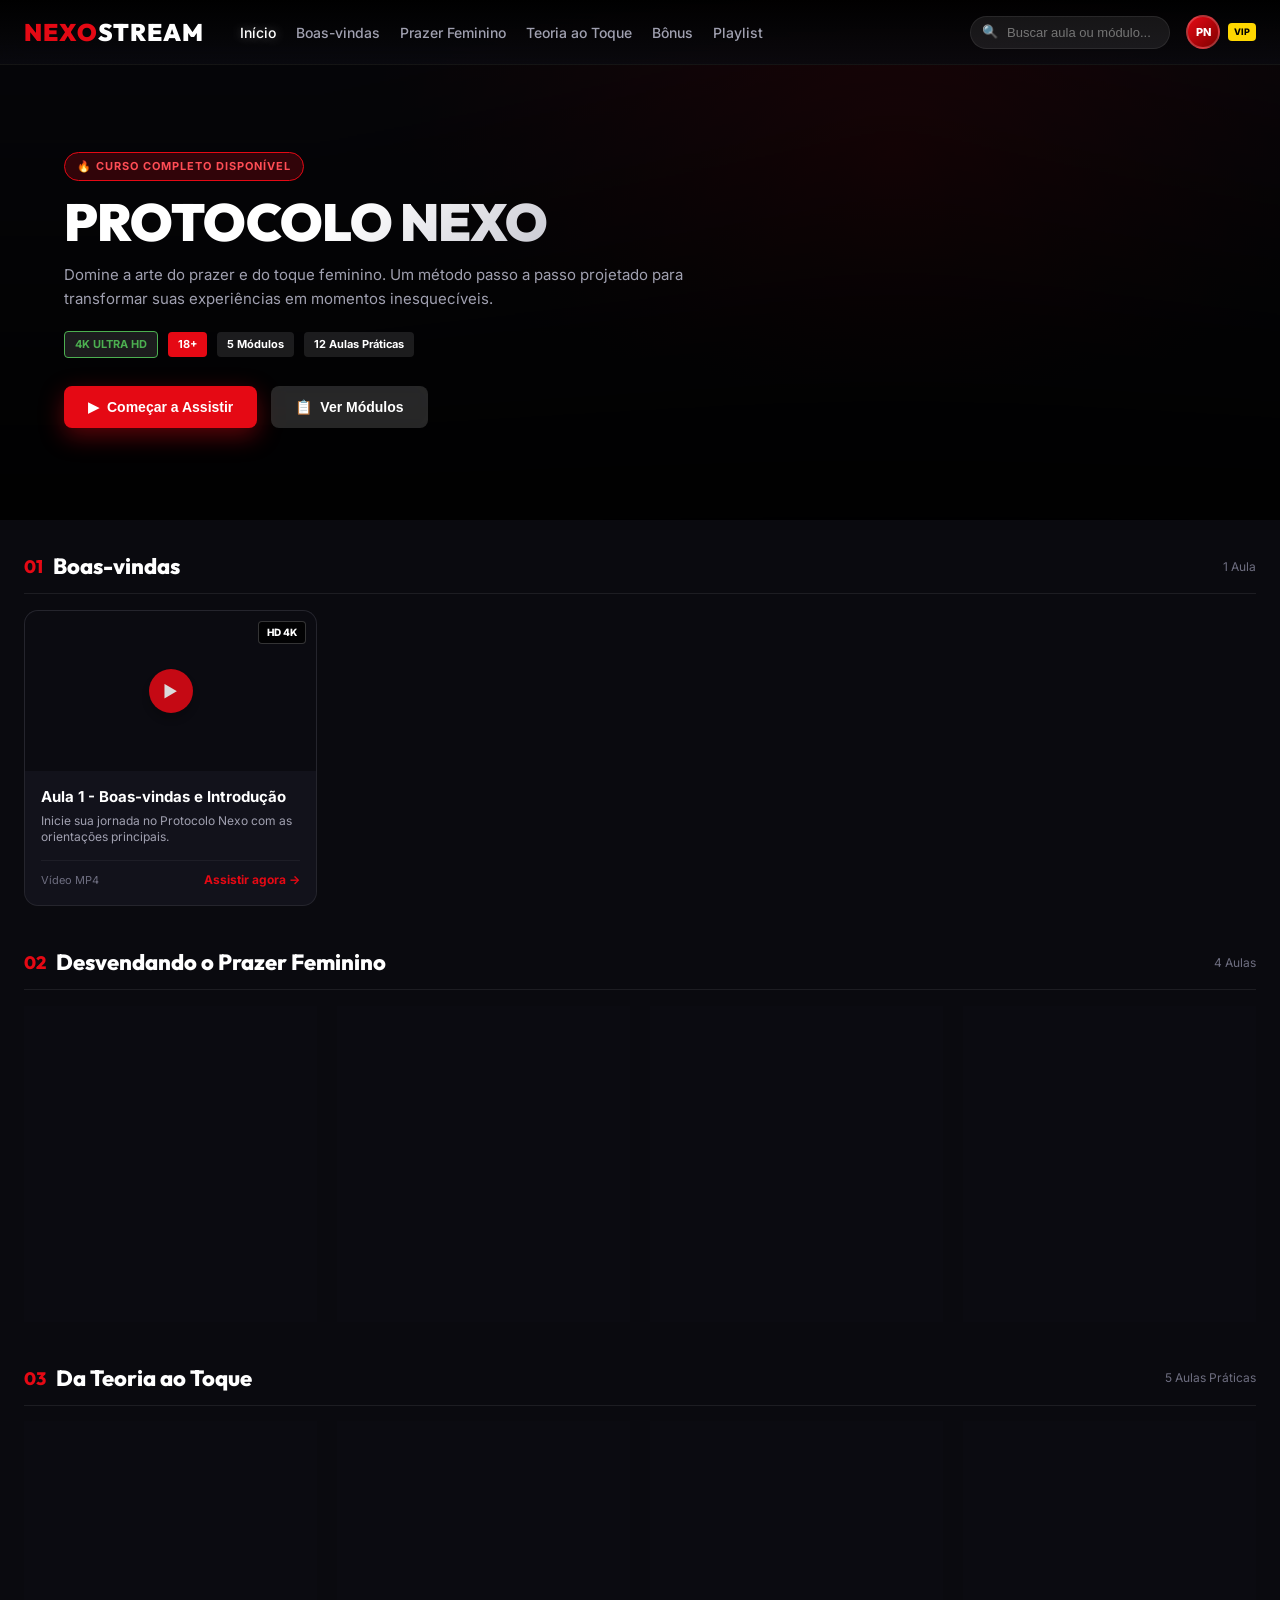
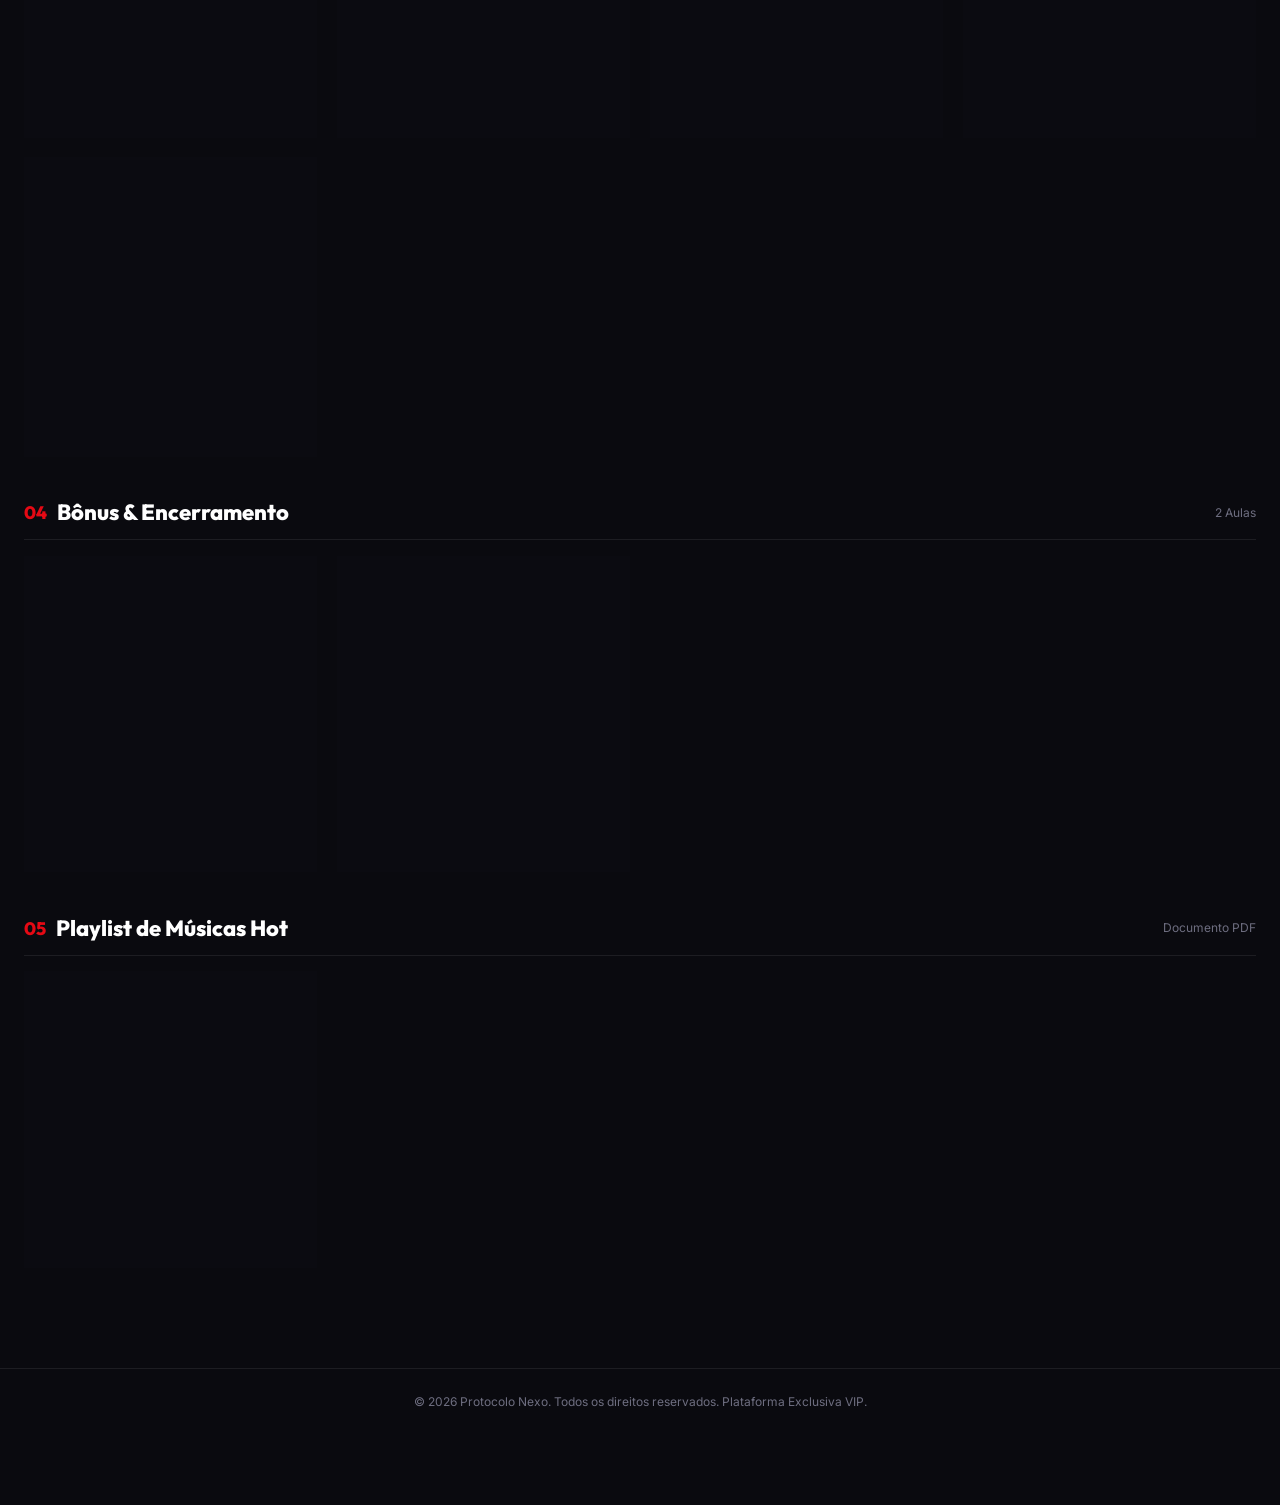
==== members/index.html @ f4329a4c "Add /members route with Protocolo Nexo page and root redirect" ====
<!DOCTYPE html>
<html lang="pt-BR">
<head>
    <meta charset="UTF-8">
    <meta name="viewport" content="width=device-width, initial-scale=1.0, maximum-scale=1.0, user-scalable=no">
    <title>Protocolo Nexo | Área de Membros Exclusiva</title>
    <meta name="description" content="Acesse todas as aulas do Protocolo Nexo com qualidade HD, controle de velocidade e conteúdo exclusivo.">
    <link rel="preconnect" href="https://fonts.googleapis.com">
    <link rel="preconnect" href="https://fonts.gstatic.com" crossorigin>
    <link href="https://fonts.googleapis.com/css2?family=Inter:wght@300;400;500;600;700;800;900&family=Outfit:wght@400;600;700;800;900&display=swap" rel="stylesheet">
    <link rel="stylesheet" href="nexo_style.css">
</head>
<body>
    <!-- Top Navbar -->
    <header class="navbar" id="navbar">
        <div class="nav-container">
            <div class="nav-left">
                <a href="#" class="logo">
                    <span class="logo-accent">NEXO</span>STREAM
                </a>
                <nav class="nav-links">
                    <a href="#hero" class="nav-item active">Início</a>
                    <a href="#mod-1" class="nav-item">Boas-vindas</a>
                    <a href="#mod-2" class="nav-item">Prazer Feminino</a>
                    <a href="#mod-3" class="nav-item">Teoria ao Toque</a>
                    <a href="#mod-4" class="nav-item">Bônus</a>
                    <a href="#mod-6" class="nav-item">Playlist</a>
                </nav>
            </div>
            <div class="nav-right">
                <div class="search-box">
                    <span class="search-icon">🔍</span>
                    <input type="text" id="searchInput" placeholder="Buscar aula ou módulo...">
                </div>
                <div class="user-profile">
                    <div class="avatar">PN</div>
                    <span class="user-badge">VIP</span>
                </div>
            </div>
        </div>
    </header>

    <!-- Hero Section -->
    <section class="hero-section" id="hero">
        <div class="hero-backdrop"></div>
        <div class="hero-content">
            <div class="hero-badge">🔥 CURSO COMPLETO DISPONÍVEL</div>
            <h1 class="hero-title">PROTOCOLO NEXO</h1>
            <p class="hero-description">
                Domine a arte do prazer e do toque feminino. Um método passo a passo projetado para transformar suas experiências em momentos inesquecíveis.
            </p>
            <div class="hero-meta">
                <span class="meta-tag hd">4K ULTRA HD</span>
                <span class="meta-tag rating">18+</span>
                <span class="meta-tag modules-count">5 Módulos</span>
                <span class="meta-tag duration">12 Aulas Práticas</span>
            </div>
            <div class="hero-buttons">
                <button class="btn btn-primary" onclick="playLesson('NEXO__01_Boas_Vindas__Aula_1.mp4', 'Aula 1 - Boas-vindas e Introdução', 'Módulo 1: Boas-vindas')">
                    <span class="btn-icon">▶</span> Começar a Assistir
                </button>
                <button class="btn btn-secondary" onclick="scrollToElement('mod-2')">
                    <span class="btn-icon">📋</span> Ver Módulos
                </button>
            </div>
        </div>
    </section>

    <!-- Main Content Container -->
    <main class="main-container">

        <!-- Módulo 1: Boas-vindas -->
        <section class="module-section" id="mod-1">
            <div class="module-header">
                <h2 class="module-title"><span class="mod-num">01</span> Boas-vindas</h2>
                <span class="module-count">1 Aula</span>
            </div>
            <div class="cards-grid">
                <div class="card" onclick="playLesson('NEXO__01_Boas_Vindas__Aula_1.mp4', 'Aula 1 - Boas-vindas e Introdução', 'Módulo 1: Boas-vindas')">
                    <div class="card-thumb" style="background-image: url('https://github.com/GuiGomes1/el-secreto-vsl/releases/download/v1.0.0/NEXO_COVER__cover_mod1_aula1.png');">
                        <div class="thumb-overlay">
                            <span class="play-btn-circle">▶</span>
                        </div>
                        <div class="card-badge">HD 4K</div>
                    </div>
                    <div class="card-info">
                        <h3 class="card-title">Aula 1 - Boas-vindas e Introdução</h3>
                        <p class="card-sub">Inicie sua jornada no Protocolo Nexo com as orientações principais.</p>
                        <div class="card-footer">
                            <span class="card-tag">Vídeo MP4</span>
                            <span class="card-action">Assistir agora →</span>
                        </div>
                    </div>
                </div>
            </div>
        </section>

        <!-- Módulo 2: Desvendando o Prazer Feminino -->
        <section class="module-section" id="mod-2">
            <div class="module-header">
                <h2 class="module-title"><span class="mod-num">02</span> Desvendando o Prazer Feminino</h2>
                <span class="module-count">4 Aulas</span>
            </div>
            <div class="cards-grid">
                <div class="card" onclick="playLesson('NEXO__02_Prazer_Feminino__Aula_1.mp4', 'Aula 1: Desvendando o Prazer Feminino', 'Módulo 2')">
                    <div class="card-thumb" style="background-image: url('https://github.com/GuiGomes1/el-secreto-vsl/releases/download/v1.0.0/NEXO_COVER__cover_mod2_aula1.png');">
                        <div class="thumb-overlay"><span class="play-btn-circle">▶</span></div>
                        <div class="card-badge">PRÁTICA</div>
                    </div>
                    <div class="card-info">
                        <h3 class="card-title">Aula 1 - Os Fundamentos do Prazer</h3>
                        <p class="card-sub">Entenda a anatomia e os estímulos essenciais.</p>
                        <div class="card-footer"><span class="card-tag">Vídeo MP4</span><span class="card-action">Assistir →</span></div>
                    </div>
                </div>

                <div class="card" onclick="playLesson('NEXO__02_Prazer_Feminino__Aula_2.mp4', 'Aula 2: Desvendando o Prazer Feminino', 'Módulo 2')">
                    <div class="card-thumb" style="background-image: url('https://github.com/GuiGomes1/el-secreto-vsl/releases/download/v1.0.0/NEXO_COVER__cover_mod2_aula2.png');">
                        <div class="thumb-overlay"><span class="play-btn-circle">▶</span></div>
                        <div class="card-badge">PRÁTICA</div>
                    </div>
                    <div class="card-info">
                        <h3 class="card-title">Aula 2 - Zonas de Alta Sensibilidade</h3>
                        <p class="card-sub">Como identificar os pontos chave de resposta tátil.</p>
                        <div class="card-footer"><span class="card-tag">Vídeo MP4</span><span class="card-action">Assistir →</span></div>
                    </div>
                </div>

                <div class="card" onclick="playLesson('NEXO__02_Prazer_Feminino__Aula_3.mp4', 'Aula 3: Desvendando o Prazer Feminino', 'Módulo 2')">
                    <div class="card-thumb" style="background-image: url('https://github.com/GuiGomes1/el-secreto-vsl/releases/download/v1.0.0/NEXO_COVER__cover_mod2_aula3.png');">
                        <div class="thumb-overlay"><span class="play-btn-circle">▶</span></div>
                        <div class="card-badge">PRÁTICA</div>
                    </div>
                    <div class="card-info">
                        <h3 class="card-title">Aula 3 - Conexão Psicológica e Emocional</h3>
                        <p class="card-sub">O papel do desejo mental na intensificação do prazer.</p>
                        <div class="card-footer"><span class="card-tag">Vídeo MP4</span><span class="card-action">Assistir →</span></div>
                    </div>
                </div>

                <div class="card" onclick="playLesson('NEXO__02_Prazer_Feminino__Aula_4.mp4', 'Aula 4: Desvendando o Prazer Feminino', 'Módulo 2')">
                    <div class="card-thumb" style="background-image: url('https://github.com/GuiGomes1/el-secreto-vsl/releases/download/v1.0.0/NEXO_COVER__cover_mod2_aula4.png');">
                        <div class="thumb-overlay"><span class="play-btn-circle">▶</span></div>
                        <div class="card-badge">PRÁTICA</div>
                    </div>
                    <div class="card-info">
                        <h3 class="card-title">Aula 4 - Ritmo e Progressão</h3>
                        <p class="card-sub">Manutenção da tensão e elevação contínua.</p>
                        <div class="card-footer"><span class="card-tag">Vídeo MP4</span><span class="card-action">Assistir →</span></div>
                    </div>
                </div>
            </div>
        </section>

        <!-- Módulo 3: Da Teoria ao Toque -->
        <section class="module-section" id="mod-3">
            <div class="module-header">
                <h2 class="module-title"><span class="mod-num">03</span> Da Teoria ao Toque</h2>
                <span class="module-count">5 Aulas Práticas</span>
            </div>
            <div class="cards-grid">
                <div class="card" onclick="playLesson('NEXO__03_Teoria_ao_Toque__Aula_1.mp4', 'Aula 1: Da Teoria ao Toque', 'Módulo 3')">
                    <div class="card-thumb" style="background-image: url('https://github.com/GuiGomes1/el-secreto-vsl/releases/download/v1.0.0/NEXO_COVER__cover_mod3_aula1.png');">
                        <div class="thumb-overlay"><span class="play-btn-circle">▶</span></div>
                        <div class="card-badge">MASTERCLASS</div>
                    </div>
                    <div class="card-info">
                        <h3 class="card-title">Aula 1 - Técnicas de Toque Inicial</h3>
                        <p class="card-sub">Movimentos de aquecimento e sintonização.</p>
                        <div class="card-footer"><span class="card-tag">Vídeo MP4</span><span class="card-action">Assistir →</span></div>
                    </div>
                </div>

                <div class="card" onclick="playLesson('NEXO__03_Teoria_ao_Toque__Aula_2.mp4', 'Aula 2: Da Teoria ao Toque', 'Módulo 3')">
                    <div class="card-thumb" style="background-image: url('https://github.com/GuiGomes1/el-secreto-vsl/releases/download/v1.0.0/NEXO_COVER__cover_mod3_aula2.png');">
                        <div class="thumb-overlay"><span class="play-btn-circle">▶</span></div>
                        <div class="card-badge">MASTERCLASS</div>
                    </div>
                    <div class="card-info">
                        <h3 class="card-title">Aula 2 - Pressão e Variação Tátil</h3>
                        <p class="card-sub">Como alternar a intensidade de forma fluida.</p>
                        <div class="card-footer"><span class="card-tag">Vídeo MP4</span><span class="card-action">Assistir →</span></div>
                    </div>
                </div>

                <div class="card" onclick="playLesson('NEXO__03_Teoria_ao_Toque__Aula_3.mp4', 'Aula 3: Da Teoria ao Toque', 'Módulo 3')">
                    <div class="card-thumb" style="background-image: url('https://github.com/GuiGomes1/el-secreto-vsl/releases/download/v1.0.0/NEXO_COVER__cover_mod3_aula3.png');">
                        <div class="thumb-overlay"><span class="play-btn-circle">▶</span></div>
                        <div class="card-badge">MASTERCLASS 4K</div>
                    </div>
                    <div class="card-info">
                        <h3 class="card-title">Aula 3 - Sequência de Estimulação Completa</h3>
                        <p class="card-sub">Passo a passo demonstrativo detalhado.</p>
                        <div class="card-footer"><span class="card-tag">Vídeo MP4</span><span class="card-action">Assistir →</span></div>
                    </div>
                </div>

                <div class="card" onclick="playLesson('NEXO__03_Teoria_ao_Toque__Aula_4.mp4', 'Aula 4: Da Teoria ao Toque', 'Módulo 3')">
                    <div class="card-thumb" style="background-image: url('https://github.com/GuiGomes1/el-secreto-vsl/releases/download/v1.0.0/NEXO_COVER__cover_mod3_aula4.png');">
                        <div class="thumb-overlay"><span class="play-btn-circle">▶</span></div>
                        <div class="card-badge">AVANÇADO</div>
                    </div>
                    <div class="card-info">
                        <h3 class="card-title">Aula 4 - Onde e Como Manter o Clímax</h3>
                        <p class="card-sub">Consolidação e prolongamento das sensações.</p>
                        <div class="card-footer"><span class="card-tag">Vídeo MP4</span><span class="card-action">Assistir →</span></div>
                    </div>
                </div>

                <div class="card" onclick="playLesson('NEXO__03_Teoria_ao_Toque__Aula_5.mp4', 'Aula 5: Da Teoria ao Toque', 'Módulo 3')">
                    <div class="card-thumb" style="background-image: url('https://github.com/GuiGomes1/el-secreto-vsl/releases/download/v1.0.0/NEXO_COVER__cover_mod3_aula5.png');">
                        <div class="thumb-overlay"><span class="play-btn-circle">▶</span></div>
                        <div class="card-badge">MASTERCLASS</div>
                    </div>
                    <div class="card-info">
                        <h3 class="card-title">Aula 5 - Finalização e Pós-Sensação</h3>
                        <p class="card-sub">O toque pós-clímax e relaxamento profundo.</p>
                        <div class="card-footer"><span class="card-tag">Vídeo MP4</span><span class="card-action">Assistir →</span></div>
                    </div>
                </div>
            </div>
        </section>

        <!-- Módulo 4 & 5: Bônus e Encerramento -->
        <section class="module-section" id="mod-4">
            <div class="module-header">
                <h2 class="module-title"><span class="mod-num">04</span> Bônus & Encerramento</h2>
                <span class="module-count">2 Aulas</span>
            </div>
            <div class="cards-grid">
                <div class="card" onclick="playLesson('NEXO__04_Bonus__Aula_1.mp4', 'Aula 1: Bônus Exclusivo', 'Módulo 4: Bônus')">
                    <div class="card-thumb" style="background-image: url('https://github.com/GuiGomes1/el-secreto-vsl/releases/download/v1.0.0/NEXO_COVER__cover_mod4_bonus.png');">
                        <div class="thumb-overlay"><span class="play-btn-circle">▶</span></div>
                        <div class="card-badge gold">BÔNUS VIP</div>
                    </div>
                    <div class="card-info">
                        <h3 class="card-title">Bônus Exclusivo - Segredos Complementares</h3>
                        <p class="card-sub">Técnicas especiais para alavancar seus resultados.</p>
                        <div class="card-footer"><span class="card-tag gold-tag">Conteúdo VIP</span><span class="card-action">Assistir →</span></div>
                    </div>
                </div>

                <div class="card" onclick="playLesson('NEXO__05_Encerramento__Aula_1.mp4', 'Aula 1: Encerramento do Curso', 'Módulo 5: Encerramento')">
                    <div class="card-thumb" style="background-image: url('https://github.com/GuiGomes1/el-secreto-vsl/releases/download/v1.0.0/NEXO_COVER__cover_mod5_encerramento.png');">
                        <div class="thumb-overlay"><span class="play-btn-circle">▶</span></div>
                        <div class="card-badge">FINAL</div>
                    </div>
                    <div class="card-info">
                        <h3 class="card-title">Aula de Encerramento e Próximos Passos</h3>
                        <p class="card-sub">Considerações finais e guia de aplicação diária.</p>
                        <div class="card-footer"><span class="card-tag">Vídeo MP4</span><span class="card-action">Assistir →</span></div>
                    </div>
                </div>
            </div>
        </section>

        <!-- Módulo 6: Playlist de Músicas Hot -->
        <section class="module-section" id="mod-6">
            <div class="module-header">
                <h2 class="module-title"><span class="mod-num">05</span> Playlist de Músicas Hot</h2>
                <span class="module-count">Documento PDF</span>
            </div>
            <div class="cards-grid">
                <div class="card" onclick="openDoc('NEXO__06_Playlist__Musicas_Hot.pdf', 'Playlist de Músicas Hot')">
                    <div class="card-thumb" style="background-image: url('https://github.com/GuiGomes1/el-secreto-vsl/releases/download/v1.0.0/NEXO_COVER__cover_mod6_playlist.png');">
                        <div class="thumb-overlay"><span class="play-btn-circle">📄</span></div>
                        <div class="card-badge pdf-badge">PDF</div>
                    </div>
                    <div class="card-info">
                        <h3 class="card-title">Playlist de Músicas Hot (PDF)</h3>
                        <p class="card-sub">Seleção de faixas e ambientes sonoros para o clima perfeito.</p>
                        <div class="card-footer"><span class="card-tag">Arquivo PDF</span><span class="card-action">Abrir Documento →</span></div>
                    </div>
                </div>
            </div>
        </section>

    </main>

    <!-- Mobile Bottom Navigation Bar -->
    <nav class="mobile-bottom-nav">
        <a href="#hero" class="mobile-nav-item active" onclick="setActiveMobileNav(this)">
            <span class="mobile-nav-icon">🏠</span>
            <span class="mobile-nav-label">Início</span>
        </a>
        <a href="#mod-2" class="mobile-nav-item" onclick="setActiveMobileNav(this)">
            <span class="mobile-nav-icon">🔥</span>
            <span class="mobile-nav-label">Prazer</span>
        </a>
        <a href="#mod-3" class="mobile-nav-item" onclick="setActiveMobileNav(this)">
            <span class="mobile-nav-icon">⚡</span>
            <span class="mobile-nav-label">Prática</span>
        </a>
        <a href="#mod-4" class="mobile-nav-item" onclick="setActiveMobileNav(this)">
            <span class="mobile-nav-icon">🎁</span>
            <span class="mobile-nav-label">Bônus</span>
        </a>
        <a href="#mod-6" class="mobile-nav-item" onclick="setActiveMobileNav(this)">
            <span class="mobile-nav-icon">🎵</span>
            <span class="mobile-nav-label">Playlist</span>
        </a>
    </nav>

    <!-- Video Modal Player -->
    <div class="modal-overlay" id="videoModal">
        <div class="modal-content">
            <button class="modal-close" onclick="closeVideoModal()">✕</button>
            <div class="modal-header">
                <div>
                    <span class="modal-module-tag" id="modalModTag">Módulo 1</span>
                    <h2 class="modal-video-title" id="modalVideoTitle">Aula 1</h2>
                </div>
            </div>
            <div class="video-player-container">
                <video id="mainPlayer" controls controlsList="nodownload" playsinline preload="metadata">
                    <source id="videoSource" src="" type="video/mp4">
                    Seu navegador não suporta a reprodução deste vídeo.
                </video>
            </div>
            <div class="player-controls-bar">
                <div class="speed-controls">
                    <span class="speed-label">Velocidade:</span>
                    <div class="speed-scroll-wrapper">
                        <button class="speed-btn active" onclick="setSpeed(1.0, this)">1.0x</button>
                        <button class="speed-btn" onclick="setSpeed(1.25, this)">1.25x</button>
                        <button class="speed-btn" onclick="setSpeed(1.5, this)">1.5x</button>
                        <button class="speed-btn" onclick="setSpeed(2.0, this)">2.0x</button>
                        <button class="speed-btn" onclick="setSpeed(3.0, this)">3.0x 🔥</button>
                    </div>
                </div>
                <div class="nav-episode-btns">
                    <button class="ep-btn" id="prevEpBtn" onclick="prevEpisode()">← Anterior</button>
                    <button class="ep-btn" id="nextEpBtn" onclick="nextEpisode()">Próxima →</button>
                </div>
            </div>
        </div>
    </div>

    <!-- Footer -->
    <footer class="footer">
        <div class="footer-container">
            <p>© 2026 Protocolo Nexo. Todos os direitos reservados. Plataforma Exclusiva VIP.</p>
        </div>
    </footer>

    <script src="nexo_script.js"></script>
</body>
</html>
---- members/nexo_style.css ----
/* ==========================================================
   Protocolo Nexo - Ultra Premium Design System (Netflix Style)
   Full Responsive & Mobile First Enhanced
   ========================================================== */

:root {
    --bg-main: #0a0a0f;
    --bg-card: rgba(22, 22, 32, 0.75);
    --bg-card-hover: rgba(32, 32, 48, 0.95);
    --accent-red: #E50914;
    --accent-red-hover: #ff121d;
    --accent-gold: #FFD700;
    --text-primary: #ffffff;
    --text-secondary: #a0a0b0;
    --text-muted: #6e6e80;
    --border-color: rgba(255, 255, 255, 0.08);
    --glass-bg: rgba(15, 15, 22, 0.85);
    --radius-sm: 8px;
    --radius-md: 14px;
    --radius-lg: 20px;
    --shadow-main: 0 12px 40px rgba(0, 0, 0, 0.6);
    --transition: all 0.3s cubic-bezier(0.25, 0.8, 0.25, 1);
}

* {
    margin: 0;
    padding: 0;
    box-sizing: border-box;
    -webkit-tap-highlight-color: transparent;
}

body {
    font-family: 'Inter', -apple-system, BlinkMacSystemFont, sans-serif;
    background-color: var(--bg-main);
    color: var(--text-primary);
    line-height: 1.5;
    overflow-x: hidden;
    min-height: 100vh;
    padding-bottom: 70px; /* space for mobile bottom nav */
}

/* Scrollbar customization */
::-webkit-scrollbar {
    width: 6px;
    height: 6px;
}
::-webkit-scrollbar-track {
    background: #0a0a0f;
}
::-webkit-scrollbar-thumb {
    background: #2a2a3a;
    border-radius: 4px;
}

/* ==========================================================
   Top Navbar
   ========================================================== */
.navbar {
    position: fixed;
    top: 0;
    left: 0;
    width: 100%;
    z-index: 1000;
    background: linear-gradient(180deg, rgba(0,0,0,0.95) 0%, rgba(10,10,15,0.85) 100%);
    backdrop-filter: blur(16px);
    border-bottom: 1px solid var(--border-color);
    transition: var(--transition);
}

.nav-container {
    max-width: 1400px;
    margin: 0 auto;
    padding: 14px 24px;
    display: flex;
    align-items: center;
    justify-content: space-between;
}

.nav-left {
    display: flex;
    align-items: center;
    gap: 36px;
}

.logo {
    font-family: 'Outfit', sans-serif;
    font-size: 24px;
    font-weight: 900;
    color: #fff;
    text-decoration: none;
    letter-spacing: 1px;
}

.logo-accent {
    color: var(--accent-red);
}

.nav-links {
    display: flex;
    align-items: center;
    gap: 20px;
}

.nav-item {
    color: var(--text-secondary);
    text-decoration: none;
    font-size: 14px;
    font-weight: 500;
    transition: var(--transition);
}

.nav-item:hover, .nav-item.active {
    color: #fff;
    text-shadow: 0 0 12px rgba(255, 255, 255, 0.4);
}

.nav-right {
    display: flex;
    align-items: center;
    gap: 16px;
}

.search-box {
    position: relative;
    display: flex;
    align-items: center;
}

.search-icon {
    position: absolute;
    left: 12px;
    font-size: 13px;
    color: var(--text-muted);
}

.search-box input {
    background: rgba(255, 255, 255, 0.08);
    border: 1px solid var(--border-color);
    border-radius: 20px;
    padding: 8px 16px 8px 36px;
    color: #fff;
    font-size: 13px;
    outline: none;
    width: 200px;
    transition: var(--transition);
}

.search-box input:focus {
    width: 240px;
    border-color: var(--accent-red);
    background: rgba(255, 255, 255, 0.14);
}

.user-profile {
    display: flex;
    align-items: center;
    gap: 8px;
}

.avatar {
    width: 34px;
    height: 34px;
    border-radius: 50%;
    background: linear-gradient(135deg, var(--accent-red), #800000);
    display: flex;
    align-items: center;
    justify-content: center;
    font-weight: 800;
    font-size: 11px;
    border: 2px solid rgba(255, 255, 255, 0.2);
}

.user-badge {
    background: var(--accent-gold);
    color: #000;
    font-size: 9px;
    font-weight: 800;
    padding: 2px 6px;
    border-radius: 4px;
}

/* ==========================================================
   Hero Section
   ========================================================== */
.hero-section {
    position: relative;
    min-height: 520px;
    display: flex;
    align-items: center;
    padding: 100px 5% 40px 5%;
    margin-bottom: 30px;
    overflow: hidden;
}

.hero-backdrop {
    position: absolute;
    inset: 0;
    background: linear-gradient(180deg, rgba(10,10,15,0.4) 0%, rgba(10,10,15,0.95) 100%),
                radial-gradient(circle at 70% 30%, rgba(229, 9, 20, 0.25) 0%, transparent 60%),
                url('https://images.converteai.net/a30937b9-5a3c-4cd5-bff6-7f6144148fd2/players/6a2d91cc0385dad0b7192a3f/cover.jpg') center/cover no-repeat;
    filter: brightness(0.7) contrast(1.1);
    z-index: 1;
}

.hero-content {
    position: relative;
    z-index: 2;
    max-width: 680px;
}

.hero-badge {
    display: inline-block;
    background: rgba(229, 9, 20, 0.2);
    border: 1px solid var(--accent-red);
    color: #ff4d55;
    font-size: 11px;
    font-weight: 700;
    padding: 5px 12px;
    border-radius: 20px;
    margin-bottom: 14px;
    letter-spacing: 1px;
}

.hero-title {
    font-family: 'Outfit', sans-serif;
    font-size: 52px;
    font-weight: 900;
    line-height: 1.05;
    letter-spacing: -1px;
    margin-bottom: 14px;
    background: linear-gradient(135deg, #ffffff 40%, #a0a0b0 100%);
    -webkit-background-clip: text;
    -webkit-text-fill-color: transparent;
}

.hero-description {
    font-size: 15px;
    color: var(--text-secondary);
    margin-bottom: 20px;
    line-height: 1.6;
}

.hero-meta {
    display: flex;
    align-items: center;
    flex-wrap: wrap;
    gap: 10px;
    margin-bottom: 28px;
}

.meta-tag {
    font-size: 11px;
    font-weight: 700;
    padding: 4px 10px;
    border-radius: 4px;
    background: rgba(255, 255, 255, 0.1);
    color: var(--text-primary);
}

.meta-tag.hd {
    border: 1px solid #4CAF50;
    color: #4CAF50;
}

.meta-tag.rating {
    background: #E50914;
    color: #fff;
}

.hero-buttons {
    display: flex;
    align-items: center;
    flex-wrap: wrap;
    gap: 14px;
}

.btn {
    display: inline-flex;
    align-items: center;
    justify-content: center;
    gap: 8px;
    font-size: 14px;
    font-weight: 700;
    padding: 13px 24px;
    border-radius: var(--radius-sm);
    border: none;
    cursor: pointer;
    transition: var(--transition);
    text-decoration: none;
}

.btn-primary {
    background: var(--accent-red);
    color: #fff;
    box-shadow: 0 8px 24px rgba(229, 9, 20, 0.4);
}

.btn-primary:active, .btn-primary:hover {
    background: var(--accent-red-hover);
    transform: translateY(-2px);
}

.btn-secondary {
    background: rgba(255, 255, 255, 0.15);
    color: #fff;
    backdrop-filter: blur(10px);
}

/* ==========================================================
   Main Content & Module Sections
   ========================================================== */
.main-container {
    max-width: 1400px;
    margin: 0 auto;
    padding: 0 24px 60px 24px;
}

.module-section {
    margin-bottom: 40px;
}

.module-header {
    display: flex;
    align-items: center;
    justify-content: space-between;
    margin-bottom: 16px;
    padding-bottom: 10px;
    border-bottom: 1px solid var(--border-color);
}

.module-title {
    font-family: 'Outfit', sans-serif;
    font-size: 22px;
    font-weight: 800;
    display: flex;
    align-items: center;
    gap: 10px;
}

.mod-num {
    color: var(--accent-red);
    font-size: 18px;
}

.module-count {
    font-size: 12px;
    color: var(--text-muted);
}

/* Cards Grid */
.cards-grid {
    display: grid;
    grid-template-columns: repeat(auto-fill, minmax(260px, 1fr));
    gap: 20px;
}

.card {
    background: var(--bg-card);
    border: 1px solid var(--border-color);
    border-radius: var(--radius-md);
    overflow: hidden;
    cursor: pointer;
    transition: var(--transition);
    position: relative;
    backdrop-filter: blur(10px);
    display: flex;
    flex-direction: column;
}

.card:active, .card:hover {
    transform: translateY(-4px);
    border-color: rgba(229, 9, 20, 0.5);
    background: var(--bg-card-hover);
    box-shadow: 0 12px 30px rgba(0, 0, 0, 0.7);
}

.card-thumb {
    height: 160px;
    background: linear-gradient(135deg, #1f1f2e, #0d0d14);
    position: relative;
    display: flex;
    align-items: center;
    justify-content: center;
    background-size: cover;
    background-position: center;
}

.card-badge {
    position: absolute;
    top: 10px;
    right: 10px;
    background: rgba(0, 0, 0, 0.8);
    border: 1px solid rgba(255, 255, 255, 0.2);
    color: #fff;
    font-size: 10px;
    font-weight: 800;
    padding: 3px 8px;
    border-radius: 4px;
}

.card-badge.gold {
    background: var(--accent-gold);
    color: #000;
    border: none;
}

.thumb-overlay {
    position: absolute;
    inset: 0;
    background: rgba(0, 0, 0, 0.4);
    display: flex;
    align-items: center;
    justify-content: center;
    opacity: 0.85;
    transition: var(--transition);
}

.play-btn-circle {
    width: 44px;
    height: 44px;
    border-radius: 50%;
    background: var(--accent-red);
    color: #fff;
    display: flex;
    align-items: center;
    justify-content: center;
    font-size: 16px;
    box-shadow: 0 6px 18px rgba(0,0,0,0.5);
}

.card-info {
    padding: 16px;
    display: flex;
    flex-direction: column;
    flex-grow: 1;
    justify-content: space-between;
}

.card-title {
    font-size: 15px;
    font-weight: 700;
    margin-bottom: 6px;
    line-height: 1.3;
}

.card-sub {
    font-size: 12px;
    color: var(--text-secondary);
    margin-bottom: 14px;
    line-height: 1.4;
}

.card-footer {
    display: flex;
    align-items: center;
    justify-content: space-between;
    margin-top: auto;
    padding-top: 10px;
    border-top: 1px solid rgba(255, 255, 255, 0.05);
}

.card-tag {
    font-size: 11px;
    color: var(--text-muted);
}

.card-action {
    font-size: 12px;
    color: var(--accent-red);
    font-weight: 700;
}

/* ==========================================================
   Mobile Bottom Navigation Bar
   ========================================================== */
.mobile-bottom-nav {
    display: none;
    position: fixed;
    bottom: 0;
    left: 0;
    width: 100%;
    height: 60px;
    background: rgba(10, 10, 15, 0.95);
    backdrop-filter: blur(20px);
    border-top: 1px solid var(--border-color);
    z-index: 1500;
    justify-content: space-around;
    align-items: center;
}

.mobile-nav-item {
    display: flex;
    flex-direction: column;
    align-items: center;
    justify-content: center;
    color: var(--text-muted);
    text-decoration: none;
    font-size: 10px;
    font-weight: 600;
    gap: 2px;
    transition: var(--transition);
}

.mobile-nav-icon {
    font-size: 18px;
}

.mobile-nav-item.active, .mobile-nav-item:active {
    color: var(--accent-red);
}

/* ==========================================================
   Modals (Video Player & Lightbox)
   ========================================================== */
.modal-overlay {
    position: fixed;
    inset: 0;
    background: rgba(0, 0, 0, 0.92);
    backdrop-filter: blur(16px);
    z-index: 2000;
    display: none;
    align-items: center;
    justify-content: center;
    padding: 16px;
    animation: fadeIn 0.3s ease;
}

.modal-overlay.active {
    display: flex;
}

.modal-content {
    background: #14141d;
    border: 1px solid var(--border-color);
    border-radius: var(--radius-lg);
    width: 100%;
    max-width: 900px;
    position: relative;
    overflow: hidden;
    box-shadow: var(--shadow-main);
    display: flex;
    flex-direction: column;
}

.modal-close {
    position: absolute;
    top: 12px;
    right: 16px;
    background: rgba(255, 255, 255, 0.15);
    border: none;
    color: #fff;
    font-size: 16px;
    width: 32px;
    height: 32px;
    border-radius: 50%;
    cursor: pointer;
    z-index: 10;
    display: flex;
    align-items: center;
    justify-content: center;
}

.modal-header {
    padding: 16px 20px;
    border-bottom: 1px solid var(--border-color);
}

.modal-module-tag {
    font-size: 11px;
    color: var(--accent-red);
    font-weight: 700;
}

.modal-video-title {
    font-size: 18px;
    font-weight: 800;
}

.video-player-container {
    width: 100%;
    background: #000;
    position: relative;
    aspect-ratio: 16 / 9;
}

.video-player-container video {
    width: 100%;
    height: 100%;
    outline: none;
}

.player-controls-bar {
    padding: 14px 20px;
    background: #0d0d14;
    display: flex;
    align-items: center;
    justify-content: space-between;
    gap: 12px;
    flex-wrap: wrap;
}

.speed-controls {
    display: flex;
    align-items: center;
    gap: 8px;
}

.speed-scroll-wrapper {
    display: flex;
    gap: 6px;
    overflow-x: auto;
    padding-bottom: 2px;
}

.speed-label {
    font-size: 12px;
    color: var(--text-muted);
}

.speed-btn {
    background: rgba(255, 255, 255, 0.08);
    border: 1px solid var(--border-color);
    color: #fff;
    font-size: 11px;
    font-weight: 700;
    padding: 5px 10px;
    border-radius: 6px;
    cursor: pointer;
    white-space: nowrap;
}

.speed-btn.active {
    background: var(--accent-red);
    border-color: var(--accent-red);
}

.nav-episode-btns {
    display: flex;
    gap: 8px;
}

.ep-btn {
    background: rgba(255, 255, 255, 0.1);
    border: none;
    color: #fff;
    font-size: 12px;
    font-weight: 600;
    padding: 8px 14px;
    border-radius: 6px;
    cursor: pointer;
}

.img-modal-content {
    max-width: 700px;
    padding: 20px;
}

.image-viewer-container {
    max-height: 65vh;
    overflow-y: auto;
    margin: 14px 0;
    border-radius: var(--radius-md);
    background: #000;
}

.image-viewer-container img {
    width: 100%;
    height: auto;
    display: block;
}

.footer {
    border-top: 1px solid var(--border-color);
    padding: 24px;
    text-align: center;
    color: var(--text-muted);
    font-size: 12px;
}

/* ==========================================================
   Media Queries (Tablets & Mobile Smartphones)
   ========================================================== */
@media (max-width: 768px) {
    .nav-links { display: none; }
    
    .nav-container {
        padding: 12px 16px;
    }

    .search-box input {
        width: 140px;
    }

    .search-box input:focus {
        width: 180px;
    }

    .hero-section {
        min-height: 440px;
        padding: 85px 16px 30px 16px;
    }

    .hero-title {
        font-size: 36px;
    }

    .hero-description {
        font-size: 14px;
    }

    .hero-buttons {
        flex-direction: column;
        align-items: stretch;
    }

    .btn {
        width: 100%;
    }

    .main-container {
        padding: 0 16px 80px 16px;
    }

    .cards-grid {
        grid-template-columns: 1fr;
        gap: 16px;
    }

    .mobile-bottom-nav {
        display: flex;
    }

    .player-controls-bar {
        flex-direction: column;
        align-items: stretch;
    }

    .speed-controls {
        justify-content: space-between;
        width: 100%;
    }

    .nav-episode-btns {
        width: 100%;
        justify-content: space-between;
    }

    .ep-btn {
        flex: 1;
        text-align: center;
    }
}

@media (max-width: 480px) {
    .logo {
        font-size: 20px;
    }

    .user-badge {
        display: none;
    }

    .hero-title {
        font-size: 30px;
    }

    .module-title {
        font-size: 19px;
    }

    .card-thumb {
        height: 170px;
    }

    .modal-overlay {
        padding: 8px;
    }

    .modal-content {
        border-radius: var(--radius-md);
    }
}
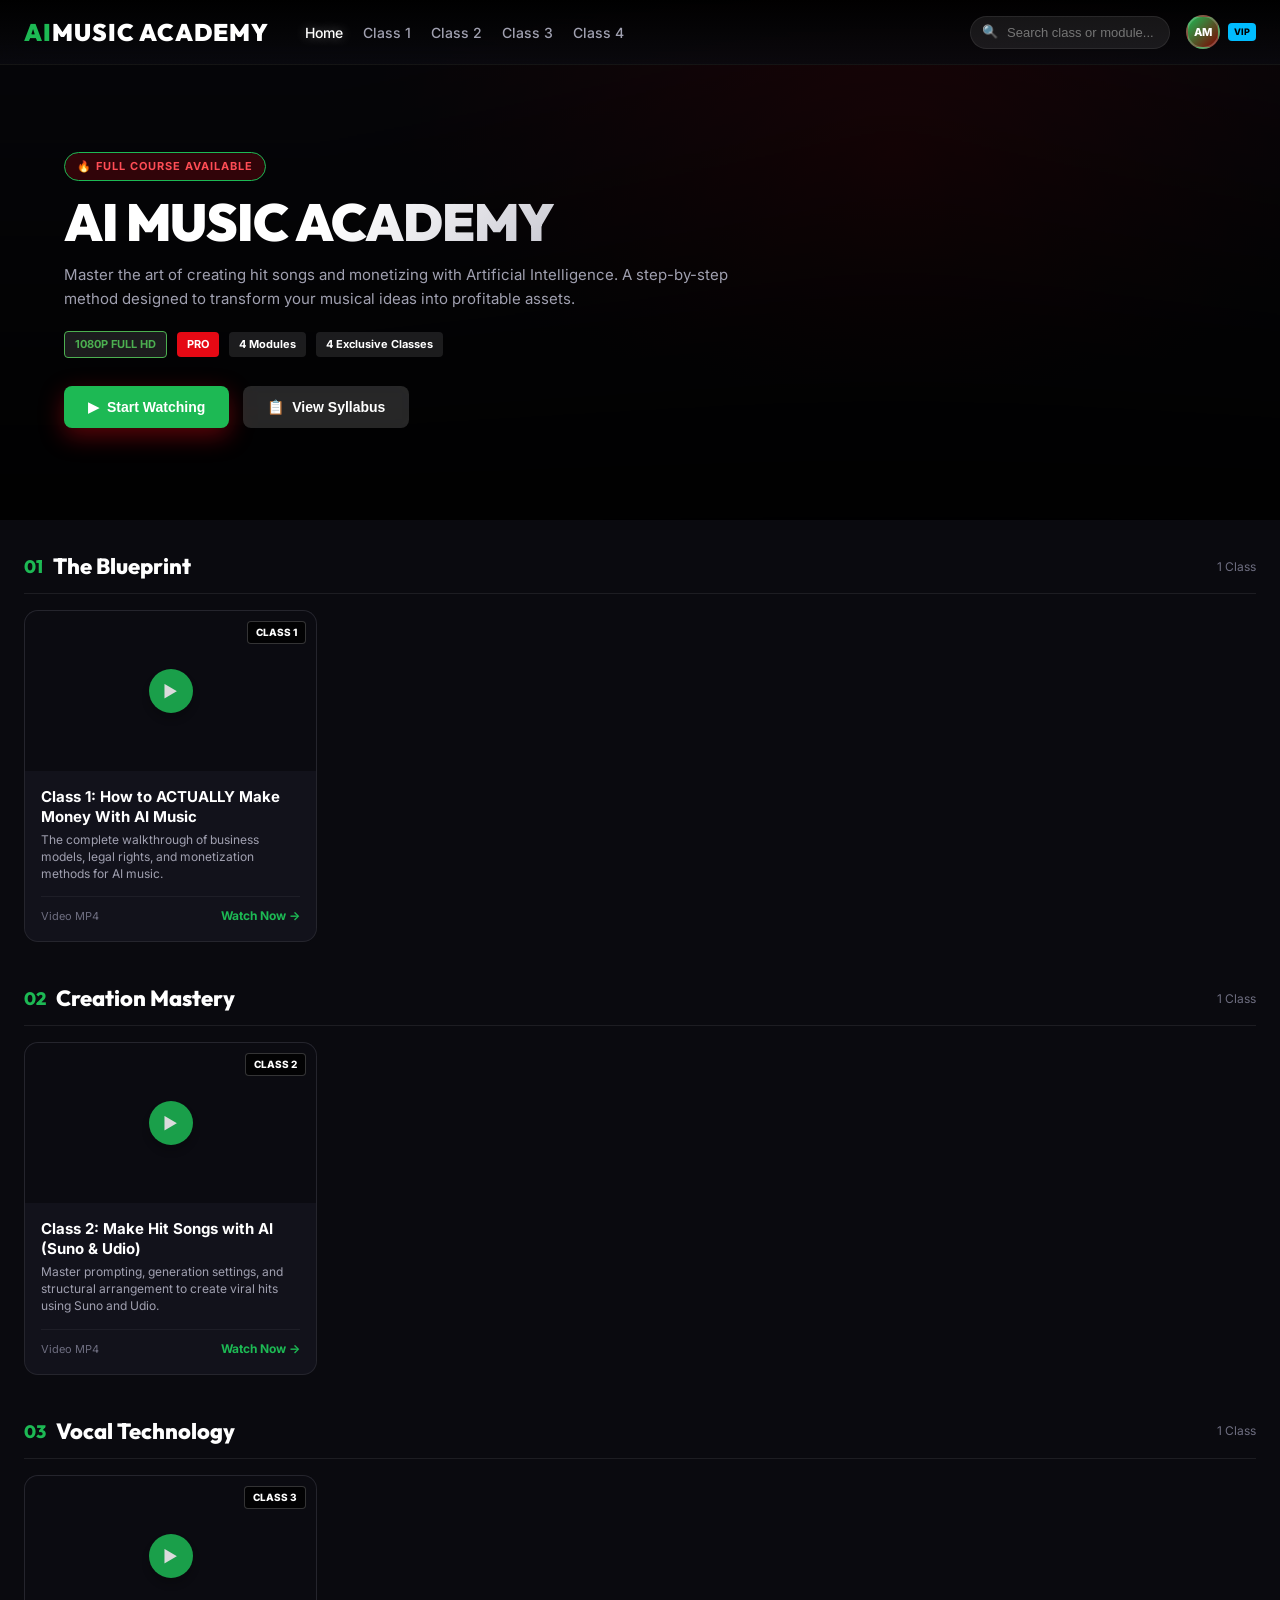
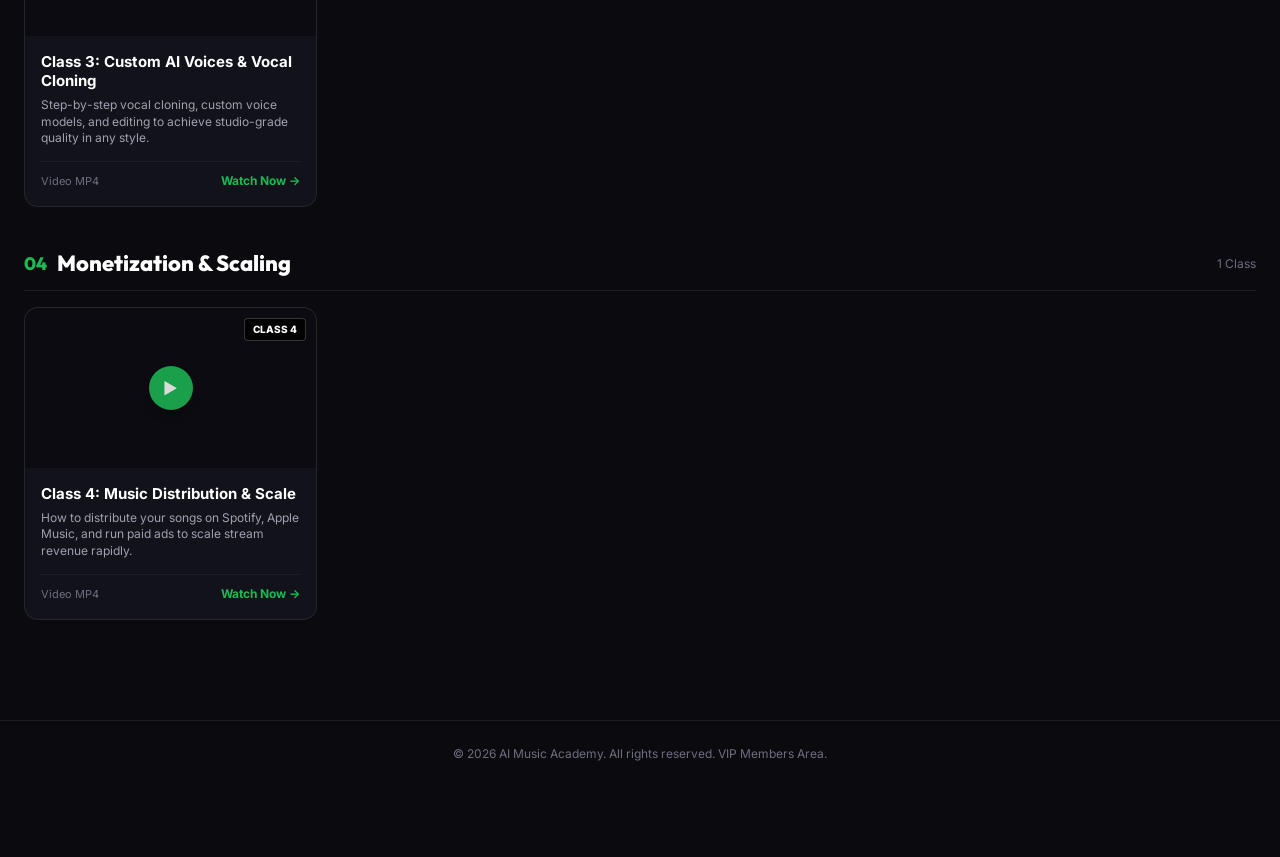
==== commit 793788b7: "update members area to AI Music Academy in English" ====
--- a/members/index.html
+++ b/members/index.html
@@ -1,10 +1,10 @@
 <!DOCTYPE html>
-<html lang="pt-BR">
+<html lang="en">
 <head>
     <meta charset="UTF-8">
     <meta name="viewport" content="width=device-width, initial-scale=1.0, maximum-scale=1.0, user-scalable=no">
-    <title>Protocolo Nexo | Área de Membros Exclusiva</title>
-    <meta name="description" content="Acesse todas as aulas do Protocolo Nexo com qualidade HD, controle de velocidade e conteúdo exclusivo.">
+    <title>AI Music Academy | Premium Members Area</title>
+    <meta name="description" content="Access all courses of the AI Music Academy with HD playback quality, speed controller, and exclusive tutorials.">
     <link rel="preconnect" href="https://fonts.googleapis.com">
     <link rel="preconnect" href="https://fonts.gstatic.com" crossorigin>
     <link href="https://fonts.googleapis.com/css2?family=Inter:wght@300;400;500;600;700;800;900&family=Outfit:wght@400;600;700;800;900&display=swap" rel="stylesheet">
@@ -16,24 +16,23 @@
         <div class="nav-container">
             <div class="nav-left">
                 <a href="#" class="logo">
-                    <span class="logo-accent">NEXO</span>STREAM
+                    <span class="logo-accent">AI</span>MUSIC ACADEMY
                 </a>
                 <nav class="nav-links">
-                    <a href="#hero" class="nav-item active">Início</a>
-                    <a href="#mod-1" class="nav-item">Boas-vindas</a>
-                    <a href="#mod-2" class="nav-item">Prazer Feminino</a>
-                    <a href="#mod-3" class="nav-item">Teoria ao Toque</a>
-                    <a href="#mod-4" class="nav-item">Bônus</a>
-                    <a href="#mod-6" class="nav-item">Playlist</a>
+                    <a href="#hero" class="nav-item active">Home</a>
+                    <a href="#mod-1" class="nav-item">Class 1</a>
+                    <a href="#mod-2" class="nav-item">Class 2</a>
+                    <a href="#mod-3" class="nav-item">Class 3</a>
+                    <a href="#mod-4" class="nav-item">Class 4</a>
                 </nav>
             </div>
             <div class="nav-right">
                 <div class="search-box">
                     <span class="search-icon">🔍</span>
-                    <input type="text" id="searchInput" placeholder="Buscar aula ou módulo...">
+                    <input type="text" id="searchInput" placeholder="Search class or module...">
                 </div>
                 <div class="user-profile">
-                    <div class="avatar">PN</div>
+                    <div class="avatar">AM</div>
                     <span class="user-badge">VIP</span>
                 </div>
             </div>
@@ -44,23 +43,23 @@
     <section class="hero-section" id="hero">
         <div class="hero-backdrop"></div>
         <div class="hero-content">
-            <div class="hero-badge">🔥 CURSO COMPLETO DISPONÍVEL</div>
-            <h1 class="hero-title">PROTOCOLO NEXO</h1>
+            <div class="hero-badge">🔥 FULL COURSE AVAILABLE</div>
+            <h1 class="hero-title">AI MUSIC ACADEMY</h1>
             <p class="hero-description">
-                Domine a arte do prazer e do toque feminino. Um método passo a passo projetado para transformar suas experiências em momentos inesquecíveis.
+                Master the art of creating hit songs and monetizing with Artificial Intelligence. A step-by-step method designed to transform your musical ideas into profitable assets.
             </p>
             <div class="hero-meta">
-                <span class="meta-tag hd">4K ULTRA HD</span>
-                <span class="meta-tag rating">18+</span>
-                <span class="meta-tag modules-count">5 Módulos</span>
-                <span class="meta-tag duration">12 Aulas Práticas</span>
+                <span class="meta-tag hd">1080P FULL HD</span>
+                <span class="meta-tag rating">PRO</span>
+                <span class="meta-tag modules-count">4 Modules</span>
+                <span class="meta-tag duration">4 Exclusive Classes</span>
             </div>
             <div class="hero-buttons">
-                <button class="btn btn-primary" onclick="playLesson('NEXO__01_Boas_Vindas__Aula_1.mp4', 'Aula 1 - Boas-vindas e Introdução', 'Módulo 1: Boas-vindas')">
-                    <span class="btn-icon">▶</span> Começar a Assistir
+                <button class="btn btn-primary" onclick="playLesson('class_1_ai_music.mp4', 'Class 1: How to ACTUALLY Make Money With AI Music', 'Module 1: The Blueprint')">
+                    <span class="btn-icon">▶</span> Start Watching
                 </button>
-                <button class="btn btn-secondary" onclick="scrollToElement('mod-2')">
-                    <span class="btn-icon">📋</span> Ver Módulos
+                <button class="btn btn-secondary" onclick="scrollToElement('mod-1')">
+                    <span class="btn-icon">📋</span> View Syllabus
                 </button>
             </div>
         </div>
@@ -69,207 +68,105 @@
     <!-- Main Content Container -->
     <main class="main-container">
 
-        <!-- Módulo 1: Boas-vindas -->
+        <!-- Module 1: The Blueprint -->
         <section class="module-section" id="mod-1">
             <div class="module-header">
-                <h2 class="module-title"><span class="mod-num">01</span> Boas-vindas</h2>
-                <span class="module-count">1 Aula</span>
-            </div>
-            <div class="cards-grid">
-                <div class="card" onclick="playLesson('NEXO__01_Boas_Vindas__Aula_1.mp4', 'Aula 1 - Boas-vindas e Introdução', 'Módulo 1: Boas-vindas')">
-                    <div class="card-thumb" style="background-image: url('https://github.com/GuiGomes1/el-secreto-vsl/releases/download/v1.0.0/NEXO_COVER__cover_mod1_aula1.png');">
-                        <div class="thumb-overlay">
-                            <span class="play-btn-circle">▶</span>
-                        </div>
-                        <div class="card-badge">HD 4K</div>
-                    </div>
-                    <div class="card-info">
-                        <h3 class="card-title">Aula 1 - Boas-vindas e Introdução</h3>
-                        <p class="card-sub">Inicie sua jornada no Protocolo Nexo com as orientações principais.</p>
-                        <div class="card-footer">
-                            <span class="card-tag">Vídeo MP4</span>
-                            <span class="card-action">Assistir agora →</span>
-                        </div>
-                    </div>
-                </div>
-            </div>
-        </section>
-
-        <!-- Módulo 2: Desvendando o Prazer Feminino -->
+                <h2 class="module-title"><span class="mod-num">01</span> The Blueprint</h2>
+                <span class="module-count">1 Class</span>
+            </div>
+            <div class="cards-grid">
+                <div class="card" onclick="playLesson('class_1_ai_music.mp4', 'Class 1: How to ACTUALLY Make Money With AI Music', 'Module 1: The Blueprint')">
+                    <div class="card-thumb" style="background-image: url('https://img.youtube.com/vi/SoRcXqD5gUc/0.jpg');">
+                        <div class="thumb-overlay">
+                            <span class="play-btn-circle">▶</span>
+                        </div>
+                        <div class="card-badge">CLASS 1</div>
+                    </div>
+                    <div class="card-info">
+                        <h3 class="card-title">Class 1: How to ACTUALLY Make Money With AI Music</h3>
+                        <p class="card-sub">The complete walkthrough of business models, legal rights, and monetization methods for AI music.</p>
+                        <div class="card-footer">
+                            <span class="card-tag">Video MP4</span>
+                            <span class="card-action">Watch Now →</span>
+                        </div>
+                    </div>
+                </div>
+            </div>
+        </section>
+
+        <!-- Module 2: Creation Mastery -->
         <section class="module-section" id="mod-2">
             <div class="module-header">
-                <h2 class="module-title"><span class="mod-num">02</span> Desvendando o Prazer Feminino</h2>
-                <span class="module-count">4 Aulas</span>
-            </div>
-            <div class="cards-grid">
-                <div class="card" onclick="playLesson('NEXO__02_Prazer_Feminino__Aula_1.mp4', 'Aula 1: Desvendando o Prazer Feminino', 'Módulo 2')">
-                    <div class="card-thumb" style="background-image: url('https://github.com/GuiGomes1/el-secreto-vsl/releases/download/v1.0.0/NEXO_COVER__cover_mod2_aula1.png');">
-                        <div class="thumb-overlay"><span class="play-btn-circle">▶</span></div>
-                        <div class="card-badge">PRÁTICA</div>
-                    </div>
-                    <div class="card-info">
-                        <h3 class="card-title">Aula 1 - Os Fundamentos do Prazer</h3>
-                        <p class="card-sub">Entenda a anatomia e os estímulos essenciais.</p>
-                        <div class="card-footer"><span class="card-tag">Vídeo MP4</span><span class="card-action">Assistir →</span></div>
-                    </div>
-                </div>
-
-                <div class="card" onclick="playLesson('NEXO__02_Prazer_Feminino__Aula_2.mp4', 'Aula 2: Desvendando o Prazer Feminino', 'Módulo 2')">
-                    <div class="card-thumb" style="background-image: url('https://github.com/GuiGomes1/el-secreto-vsl/releases/download/v1.0.0/NEXO_COVER__cover_mod2_aula2.png');">
-                        <div class="thumb-overlay"><span class="play-btn-circle">▶</span></div>
-                        <div class="card-badge">PRÁTICA</div>
-                    </div>
-                    <div class="card-info">
-                        <h3 class="card-title">Aula 2 - Zonas de Alta Sensibilidade</h3>
-                        <p class="card-sub">Como identificar os pontos chave de resposta tátil.</p>
-                        <div class="card-footer"><span class="card-tag">Vídeo MP4</span><span class="card-action">Assistir →</span></div>
-                    </div>
-                </div>
-
-                <div class="card" onclick="playLesson('NEXO__02_Prazer_Feminino__Aula_3.mp4', 'Aula 3: Desvendando o Prazer Feminino', 'Módulo 2')">
-                    <div class="card-thumb" style="background-image: url('https://github.com/GuiGomes1/el-secreto-vsl/releases/download/v1.0.0/NEXO_COVER__cover_mod2_aula3.png');">
-                        <div class="thumb-overlay"><span class="play-btn-circle">▶</span></div>
-                        <div class="card-badge">PRÁTICA</div>
-                    </div>
-                    <div class="card-info">
-                        <h3 class="card-title">Aula 3 - Conexão Psicológica e Emocional</h3>
-                        <p class="card-sub">O papel do desejo mental na intensificação do prazer.</p>
-                        <div class="card-footer"><span class="card-tag">Vídeo MP4</span><span class="card-action">Assistir →</span></div>
-                    </div>
-                </div>
-
-                <div class="card" onclick="playLesson('NEXO__02_Prazer_Feminino__Aula_4.mp4', 'Aula 4: Desvendando o Prazer Feminino', 'Módulo 2')">
-                    <div class="card-thumb" style="background-image: url('https://github.com/GuiGomes1/el-secreto-vsl/releases/download/v1.0.0/NEXO_COVER__cover_mod2_aula4.png');">
-                        <div class="thumb-overlay"><span class="play-btn-circle">▶</span></div>
-                        <div class="card-badge">PRÁTICA</div>
-                    </div>
-                    <div class="card-info">
-                        <h3 class="card-title">Aula 4 - Ritmo e Progressão</h3>
-                        <p class="card-sub">Manutenção da tensão e elevação contínua.</p>
-                        <div class="card-footer"><span class="card-tag">Vídeo MP4</span><span class="card-action">Assistir →</span></div>
-                    </div>
-                </div>
-            </div>
-        </section>
-
-        <!-- Módulo 3: Da Teoria ao Toque -->
+                <h2 class="module-title"><span class="mod-num">02</span> Creation Mastery</h2>
+                <span class="module-count">1 Class</span>
+            </div>
+            <div class="cards-grid">
+                <div class="card" onclick="playLesson('class_2_make_songs.mp4', 'Class 2: Make Hit Songs with AI (Suno & Udio)', 'Module 2: Creation Mastery')">
+                    <div class="card-thumb" style="background-image: url('https://img.youtube.com/vi/K41bM9Pm_jA/0.jpg');">
+                        <div class="thumb-overlay">
+                            <span class="play-btn-circle">▶</span>
+                        </div>
+                        <div class="card-badge">CLASS 2</div>
+                    </div>
+                    <div class="card-info">
+                        <h3 class="card-title">Class 2: Make Hit Songs with AI (Suno & Udio)</h3>
+                        <p class="card-sub">Master prompting, generation settings, and structural arrangement to create viral hits using Suno and Udio.</p>
+                        <div class="card-footer">
+                            <span class="card-tag">Video MP4</span>
+                            <span class="card-action">Watch Now →</span>
+                        </div>
+                    </div>
+                </div>
+            </div>
+        </section>
+
+        <!-- Module 3: Vocal Technology -->
         <section class="module-section" id="mod-3">
             <div class="module-header">
-                <h2 class="module-title"><span class="mod-num">03</span> Da Teoria ao Toque</h2>
-                <span class="module-count">5 Aulas Práticas</span>
-            </div>
-            <div class="cards-grid">
-                <div class="card" onclick="playLesson('NEXO__03_Teoria_ao_Toque__Aula_1.mp4', 'Aula 1: Da Teoria ao Toque', 'Módulo 3')">
-                    <div class="card-thumb" style="background-image: url('https://github.com/GuiGomes1/el-secreto-vsl/releases/download/v1.0.0/NEXO_COVER__cover_mod3_aula1.png');">
-                        <div class="thumb-overlay"><span class="play-btn-circle">▶</span></div>
-                        <div class="card-badge">MASTERCLASS</div>
-                    </div>
-                    <div class="card-info">
-                        <h3 class="card-title">Aula 1 - Técnicas de Toque Inicial</h3>
-                        <p class="card-sub">Movimentos de aquecimento e sintonização.</p>
-                        <div class="card-footer"><span class="card-tag">Vídeo MP4</span><span class="card-action">Assistir →</span></div>
-                    </div>
-                </div>
-
-                <div class="card" onclick="playLesson('NEXO__03_Teoria_ao_Toque__Aula_2.mp4', 'Aula 2: Da Teoria ao Toque', 'Módulo 3')">
-                    <div class="card-thumb" style="background-image: url('https://github.com/GuiGomes1/el-secreto-vsl/releases/download/v1.0.0/NEXO_COVER__cover_mod3_aula2.png');">
-                        <div class="thumb-overlay"><span class="play-btn-circle">▶</span></div>
-                        <div class="card-badge">MASTERCLASS</div>
-                    </div>
-                    <div class="card-info">
-                        <h3 class="card-title">Aula 2 - Pressão e Variação Tátil</h3>
-                        <p class="card-sub">Como alternar a intensidade de forma fluida.</p>
-                        <div class="card-footer"><span class="card-tag">Vídeo MP4</span><span class="card-action">Assistir →</span></div>
-                    </div>
-                </div>
-
-                <div class="card" onclick="playLesson('NEXO__03_Teoria_ao_Toque__Aula_3.mp4', 'Aula 3: Da Teoria ao Toque', 'Módulo 3')">
-                    <div class="card-thumb" style="background-image: url('https://github.com/GuiGomes1/el-secreto-vsl/releases/download/v1.0.0/NEXO_COVER__cover_mod3_aula3.png');">
-                        <div class="thumb-overlay"><span class="play-btn-circle">▶</span></div>
-                        <div class="card-badge">MASTERCLASS 4K</div>
-                    </div>
-                    <div class="card-info">
-                        <h3 class="card-title">Aula 3 - Sequência de Estimulação Completa</h3>
-                        <p class="card-sub">Passo a passo demonstrativo detalhado.</p>
-                        <div class="card-footer"><span class="card-tag">Vídeo MP4</span><span class="card-action">Assistir →</span></div>
-                    </div>
-                </div>
-
-                <div class="card" onclick="playLesson('NEXO__03_Teoria_ao_Toque__Aula_4.mp4', 'Aula 4: Da Teoria ao Toque', 'Módulo 3')">
-                    <div class="card-thumb" style="background-image: url('https://github.com/GuiGomes1/el-secreto-vsl/releases/download/v1.0.0/NEXO_COVER__cover_mod3_aula4.png');">
-                        <div class="thumb-overlay"><span class="play-btn-circle">▶</span></div>
-                        <div class="card-badge">AVANÇADO</div>
-                    </div>
-                    <div class="card-info">
-                        <h3 class="card-title">Aula 4 - Onde e Como Manter o Clímax</h3>
-                        <p class="card-sub">Consolidação e prolongamento das sensações.</p>
-                        <div class="card-footer"><span class="card-tag">Vídeo MP4</span><span class="card-action">Assistir →</span></div>
-                    </div>
-                </div>
-
-                <div class="card" onclick="playLesson('NEXO__03_Teoria_ao_Toque__Aula_5.mp4', 'Aula 5: Da Teoria ao Toque', 'Módulo 3')">
-                    <div class="card-thumb" style="background-image: url('https://github.com/GuiGomes1/el-secreto-vsl/releases/download/v1.0.0/NEXO_COVER__cover_mod3_aula5.png');">
-                        <div class="thumb-overlay"><span class="play-btn-circle">▶</span></div>
-                        <div class="card-badge">MASTERCLASS</div>
-                    </div>
-                    <div class="card-info">
-                        <h3 class="card-title">Aula 5 - Finalização e Pós-Sensação</h3>
-                        <p class="card-sub">O toque pós-clímax e relaxamento profundo.</p>
-                        <div class="card-footer"><span class="card-tag">Vídeo MP4</span><span class="card-action">Assistir →</span></div>
-                    </div>
-                </div>
-            </div>
-        </section>
-
-        <!-- Módulo 4 & 5: Bônus e Encerramento -->
+                <h2 class="module-title"><span class="mod-num">03</span> Vocal Technology</h2>
+                <span class="module-count">1 Class</span>
+            </div>
+            <div class="cards-grid">
+                <div class="card" onclick="playLesson('class_3_ai_voices.mp4', 'Class 3: Custom AI Voices & Vocal Cloning', 'Module 3: Vocal Technology')">
+                    <div class="card-thumb" style="background-image: url('https://img.youtube.com/vi/T2HG_pu3t3o/0.jpg');">
+                        <div class="thumb-overlay">
+                            <span class="play-btn-circle">▶</span>
+                        </div>
+                        <div class="card-badge">CLASS 3</div>
+                    </div>
+                    <div class="card-info">
+                        <h3 class="card-title">Class 3: Custom AI Voices & Vocal Cloning</h3>
+                        <p class="card-sub">Step-by-step vocal cloning, custom voice models, and editing to achieve studio-grade quality in any style.</p>
+                        <div class="card-footer">
+                            <span class="card-tag">Video MP4</span>
+                            <span class="card-action">Watch Now →</span>
+                        </div>
+                    </div>
+                </div>
+            </div>
+        </section>
+
+        <!-- Module 4: Monetization & Scaling -->
         <section class="module-section" id="mod-4">
             <div class="module-header">
-                <h2 class="module-title"><span class="mod-num">04</span> Bônus & Encerramento</h2>
-                <span class="module-count">2 Aulas</span>
-            </div>
-            <div class="cards-grid">
-                <div class="card" onclick="playLesson('NEXO__04_Bonus__Aula_1.mp4', 'Aula 1: Bônus Exclusivo', 'Módulo 4: Bônus')">
-                    <div class="card-thumb" style="background-image: url('https://github.com/GuiGomes1/el-secreto-vsl/releases/download/v1.0.0/NEXO_COVER__cover_mod4_bonus.png');">
-                        <div class="thumb-overlay"><span class="play-btn-circle">▶</span></div>
-                        <div class="card-badge gold">BÔNUS VIP</div>
-                    </div>
-                    <div class="card-info">
-                        <h3 class="card-title">Bônus Exclusivo - Segredos Complementares</h3>
-                        <p class="card-sub">Técnicas especiais para alavancar seus resultados.</p>
-                        <div class="card-footer"><span class="card-tag gold-tag">Conteúdo VIP</span><span class="card-action">Assistir →</span></div>
-                    </div>
-                </div>
-
-                <div class="card" onclick="playLesson('NEXO__05_Encerramento__Aula_1.mp4', 'Aula 1: Encerramento do Curso', 'Módulo 5: Encerramento')">
-                    <div class="card-thumb" style="background-image: url('https://github.com/GuiGomes1/el-secreto-vsl/releases/download/v1.0.0/NEXO_COVER__cover_mod5_encerramento.png');">
-                        <div class="thumb-overlay"><span class="play-btn-circle">▶</span></div>
-                        <div class="card-badge">FINAL</div>
-                    </div>
-                    <div class="card-info">
-                        <h3 class="card-title">Aula de Encerramento e Próximos Passos</h3>
-                        <p class="card-sub">Considerações finais e guia de aplicação diária.</p>
-                        <div class="card-footer"><span class="card-tag">Vídeo MP4</span><span class="card-action">Assistir →</span></div>
-                    </div>
-                </div>
-            </div>
-        </section>
-
-        <!-- Módulo 6: Playlist de Músicas Hot -->
-        <section class="module-section" id="mod-6">
-            <div class="module-header">
-                <h2 class="module-title"><span class="mod-num">05</span> Playlist de Músicas Hot</h2>
-                <span class="module-count">Documento PDF</span>
-            </div>
-            <div class="cards-grid">
-                <div class="card" onclick="openDoc('NEXO__06_Playlist__Musicas_Hot.pdf', 'Playlist de Músicas Hot')">
-                    <div class="card-thumb" style="background-image: url('https://github.com/GuiGomes1/el-secreto-vsl/releases/download/v1.0.0/NEXO_COVER__cover_mod6_playlist.png');">
-                        <div class="thumb-overlay"><span class="play-btn-circle">📄</span></div>
-                        <div class="card-badge pdf-badge">PDF</div>
-                    </div>
-                    <div class="card-info">
-                        <h3 class="card-title">Playlist de Músicas Hot (PDF)</h3>
-                        <p class="card-sub">Seleção de faixas e ambientes sonoros para o clima perfeito.</p>
-                        <div class="card-footer"><span class="card-tag">Arquivo PDF</span><span class="card-action">Abrir Documento →</span></div>
+                <h2 class="module-title"><span class="mod-num">04</span> Monetization & Scaling</h2>
+                <span class="module-count">1 Class</span>
+            </div>
+            <div class="cards-grid">
+                <div class="card" onclick="playLesson('class_4_monetization.mp4', 'Class 4: Music Distribution & Scale', 'Module 4: Monetization & Scaling')">
+                    <div class="card-thumb" style="background-image: url('https://img.youtube.com/vi/iBdn1D69AoI/0.jpg');">
+                        <div class="thumb-overlay">
+                            <span class="play-btn-circle">▶</span>
+                        </div>
+                        <div class="card-badge">CLASS 4</div>
+                    </div>
+                    <div class="card-info">
+                        <h3 class="card-title">Class 4: Music Distribution & Scale</h3>
+                        <p class="card-sub">How to distribute your songs on Spotify, Apple Music, and run paid ads to scale stream revenue rapidly.</p>
+                        <div class="card-footer">
+                            <span class="card-tag">Video MP4</span>
+                            <span class="card-action">Watch Now →</span>
+                        </div>
                     </div>
                 </div>
             </div>
@@ -281,23 +178,23 @@
     <nav class="mobile-bottom-nav">
         <a href="#hero" class="mobile-nav-item active" onclick="setActiveMobileNav(this)">
             <span class="mobile-nav-icon">🏠</span>
-            <span class="mobile-nav-label">Início</span>
+            <span class="mobile-nav-label">Home</span>
+        </a>
+        <a href="#mod-1" class="mobile-nav-item" onclick="setActiveMobileNav(this)">
+            <span class="mobile-nav-icon">⚡</span>
+            <span class="mobile-nav-label">Class 1</span>
         </a>
         <a href="#mod-2" class="mobile-nav-item" onclick="setActiveMobileNav(this)">
             <span class="mobile-nav-icon">🔥</span>
-            <span class="mobile-nav-label">Prazer</span>
+            <span class="mobile-nav-label">Class 2</span>
         </a>
         <a href="#mod-3" class="mobile-nav-item" onclick="setActiveMobileNav(this)">
-            <span class="mobile-nav-icon">⚡</span>
-            <span class="mobile-nav-label">Prática</span>
+            <span class="mobile-nav-icon">🎙️</span>
+            <span class="mobile-nav-label">Class 3</span>
         </a>
         <a href="#mod-4" class="mobile-nav-item" onclick="setActiveMobileNav(this)">
-            <span class="mobile-nav-icon">🎁</span>
-            <span class="mobile-nav-label">Bônus</span>
-        </a>
-        <a href="#mod-6" class="mobile-nav-item" onclick="setActiveMobileNav(this)">
-            <span class="mobile-nav-icon">🎵</span>
-            <span class="mobile-nav-label">Playlist</span>
+            <span class="mobile-nav-icon">📈</span>
+            <span class="mobile-nav-label">Class 4</span>
         </a>
     </nav>
 
@@ -307,19 +204,19 @@
             <button class="modal-close" onclick="closeVideoModal()">✕</button>
             <div class="modal-header">
                 <div>
-                    <span class="modal-module-tag" id="modalModTag">Módulo 1</span>
-                    <h2 class="modal-video-title" id="modalVideoTitle">Aula 1</h2>
+                    <span class="modal-module-tag" id="modalModTag">Module 1</span>
+                    <h2 class="modal-video-title" id="modalVideoTitle">Class 1</h2>
                 </div>
             </div>
             <div class="video-player-container">
                 <video id="mainPlayer" controls controlsList="nodownload" playsinline preload="metadata">
                     <source id="videoSource" src="" type="video/mp4">
-                    Seu navegador não suporta a reprodução deste vídeo.
+                    Your browser does not support the video playback element.
                 </video>
             </div>
             <div class="player-controls-bar">
                 <div class="speed-controls">
-                    <span class="speed-label">Velocidade:</span>
+                    <span class="speed-label">Playback Speed:</span>
                     <div class="speed-scroll-wrapper">
                         <button class="speed-btn active" onclick="setSpeed(1.0, this)">1.0x</button>
                         <button class="speed-btn" onclick="setSpeed(1.25, this)">1.25x</button>
@@ -329,8 +226,8 @@
                     </div>
                 </div>
                 <div class="nav-episode-btns">
-                    <button class="ep-btn" id="prevEpBtn" onclick="prevEpisode()">← Anterior</button>
-                    <button class="ep-btn" id="nextEpBtn" onclick="nextEpisode()">Próxima →</button>
+                    <button class="ep-btn" id="prevEpBtn" onclick="prevEpisode()">← Previous</button>
+                    <button class="ep-btn" id="nextEpBtn" onclick="nextEpisode()">Next →</button>
                 </div>
             </div>
         </div>
@@ -339,9 +236,9 @@
     <!-- Footer -->
     <footer class="footer">
         <div class="footer-container">
-            <p>© 2026 Protocolo Nexo. Todos os direitos reservados. Plataforma Exclusiva VIP.</p>
-        </div>
-    </footer>
+            <p>© 2026 AI Music Academy. All rights reserved. VIP Members Area.</p>
+        </div>
+    </footer
 
     <script src="nexo_script.js"></script>
 </body>
--- a/members/nexo_style.css
+++ b/members/nexo_style.css
@@ -7,9 +7,9 @@
     --bg-main: #0a0a0f;
     --bg-card: rgba(22, 22, 32, 0.75);
     --bg-card-hover: rgba(32, 32, 48, 0.95);
-    --accent-red: #E50914;
-    --accent-red-hover: #ff121d;
-    --accent-gold: #FFD700;
+    --accent-red: #1DB954; /* Spotify / Suno Neon Green */
+    --accent-red-hover: #1ed760;
+    --accent-gold: #00bcff; /* Cyber blue */
     --text-primary: #ffffff;
     --text-secondary: #a0a0b0;
     --text-muted: #6e6e80;
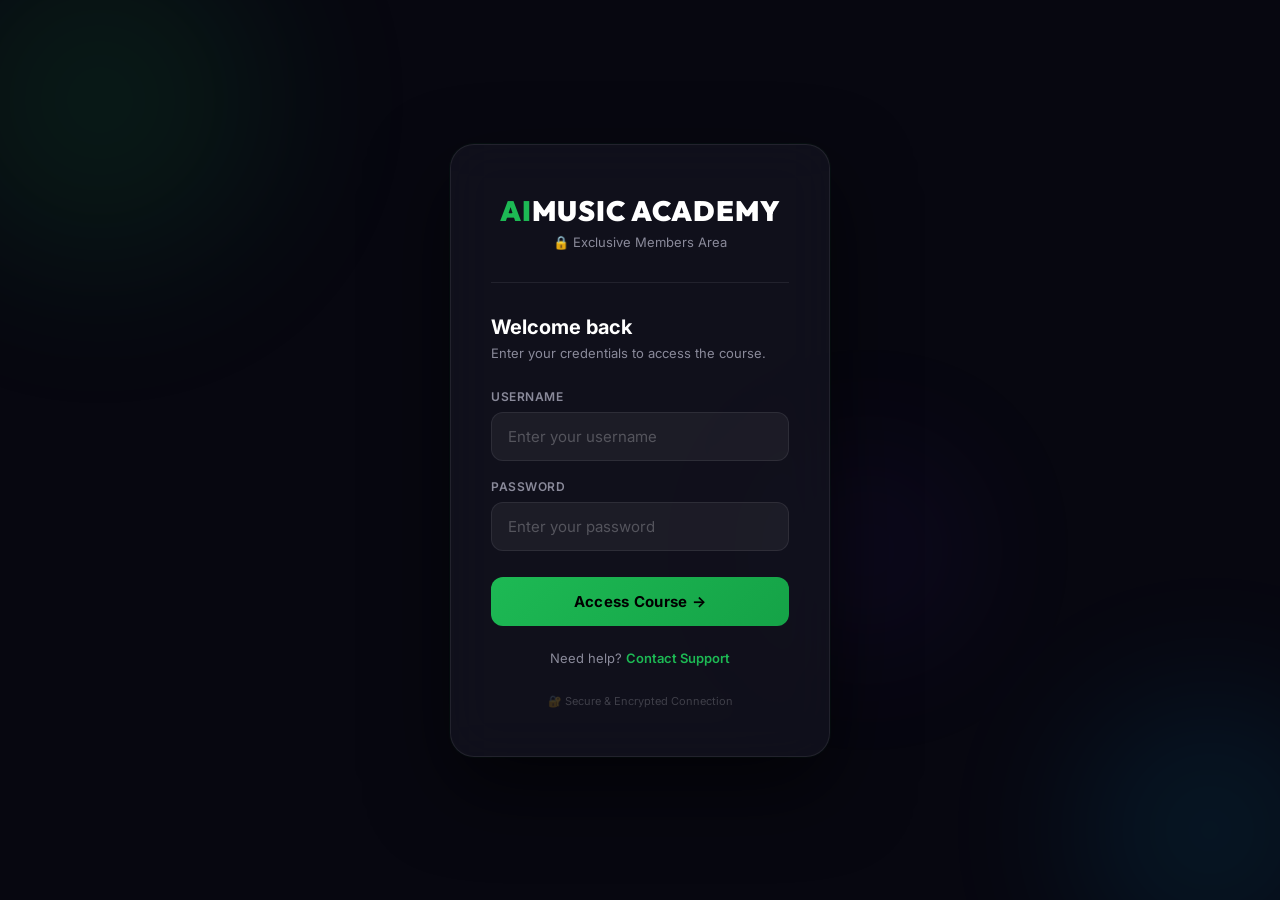
==== commit 345356aa: "feat: add login page, auth guard, logout and support section" ====
--- a/members/index.html
+++ b/members/index.html
@@ -11,6 +11,12 @@
     <link rel="stylesheet" href="nexo_style.css">
 </head>
 <body>
+    <script>
+        // Auth guard — redirect to login if not authenticated
+        if (localStorage.getItem("aim_auth") !== "true") {
+            window.location.replace("login.html");
+        }
+    </script>
     <!-- Top Navbar -->
     <header class="navbar" id="navbar">
         <div class="nav-container">
@@ -31,9 +37,10 @@
                     <span class="search-icon">🔍</span>
                     <input type="text" id="searchInput" placeholder="Search class or module...">
                 </div>
-                <div class="user-profile">
+                <div class="user-profile" style="display:flex;align-items:center;gap:10px;">
                     <div class="avatar">AM</div>
                     <span class="user-badge">VIP</span>
+                    <button onclick="logout()" style="background:rgba(255,255,255,0.07);border:1px solid rgba(255,255,255,0.1);color:#aaa;font-size:12px;padding:6px 12px;border-radius:8px;cursor:pointer;font-family:inherit;transition:all 0.2s;" onmouseover="this.style.background='rgba(255,71,87,0.15)';this.style.color='#ff4757'" onmouseout="this.style.background='rgba(255,255,255,0.07)';this.style.color='#aaa'">Logout</button>
                 </div>
             </div>
         </div>
@@ -172,6 +179,27 @@
             </div>
         </section>
 
+        <!-- Support Section -->
+        <section class="module-section" id="support" style="border-top:1px solid rgba(255,255,255,0.06);margin-top:12px;">
+            <div class="module-header">
+                <h2 class="module-title"><span class="mod-num" style="background:linear-gradient(135deg,#00bcff,#0080ff);">💬</span> Support</h2>
+            </div>
+            <div style="padding:32px;background:rgba(18,18,30,0.7);border-radius:16px;border:1px solid rgba(255,255,255,0.06);display:flex;flex-wrap:wrap;gap:20px;align-items:center;justify-content:space-between;">
+                <div>
+                    <h3 style="font-size:18px;font-weight:700;margin-bottom:8px;">Need Help?</h3>
+                    <p style="color:#8a8a9a;font-size:14px;max-width:400px;line-height:1.6;">Our support team is available to assist you with any questions about the course content, access issues, or technical problems.</p>
+                </div>
+                <div style="display:flex;flex-direction:column;gap:12px;">
+                    <a href="mailto:support@nationalwinners.online" style="display:inline-flex;align-items:center;gap:8px;background:linear-gradient(135deg,#1DB954,#15a347);color:#000;font-weight:700;font-size:14px;padding:12px 24px;border-radius:12px;text-decoration:none;transition:all 0.2s;" onmouseover="this.style.transform='translateY(-2px)'" onmouseout="this.style.transform='translateY(0)'">
+                        📧 Email Support
+                    </a>
+                    <a href="https://wa.me/" target="_blank" style="display:inline-flex;align-items:center;gap:8px;background:rgba(37,211,102,0.12);border:1px solid rgba(37,211,102,0.3);color:#25d366;font-weight:700;font-size:14px;padding:12px 24px;border-radius:12px;text-decoration:none;transition:all 0.2s;" onmouseover="this.style.background='rgba(37,211,102,0.2)'" onmouseout="this.style.background='rgba(37,211,102,0.12)'">
+                        💬 WhatsApp Support
+                    </a>
+                </div>
+            </div>
+        </section>
+
     </main>
 
     <!-- Mobile Bottom Navigation Bar -->
@@ -238,7 +266,7 @@
         <div class="footer-container">
             <p>© 2026 AI Music Academy. All rights reserved. VIP Members Area.</p>
         </div>
-    </footer
+    </footer>
 
     <script src="nexo_script.js"></script>
 </body>
